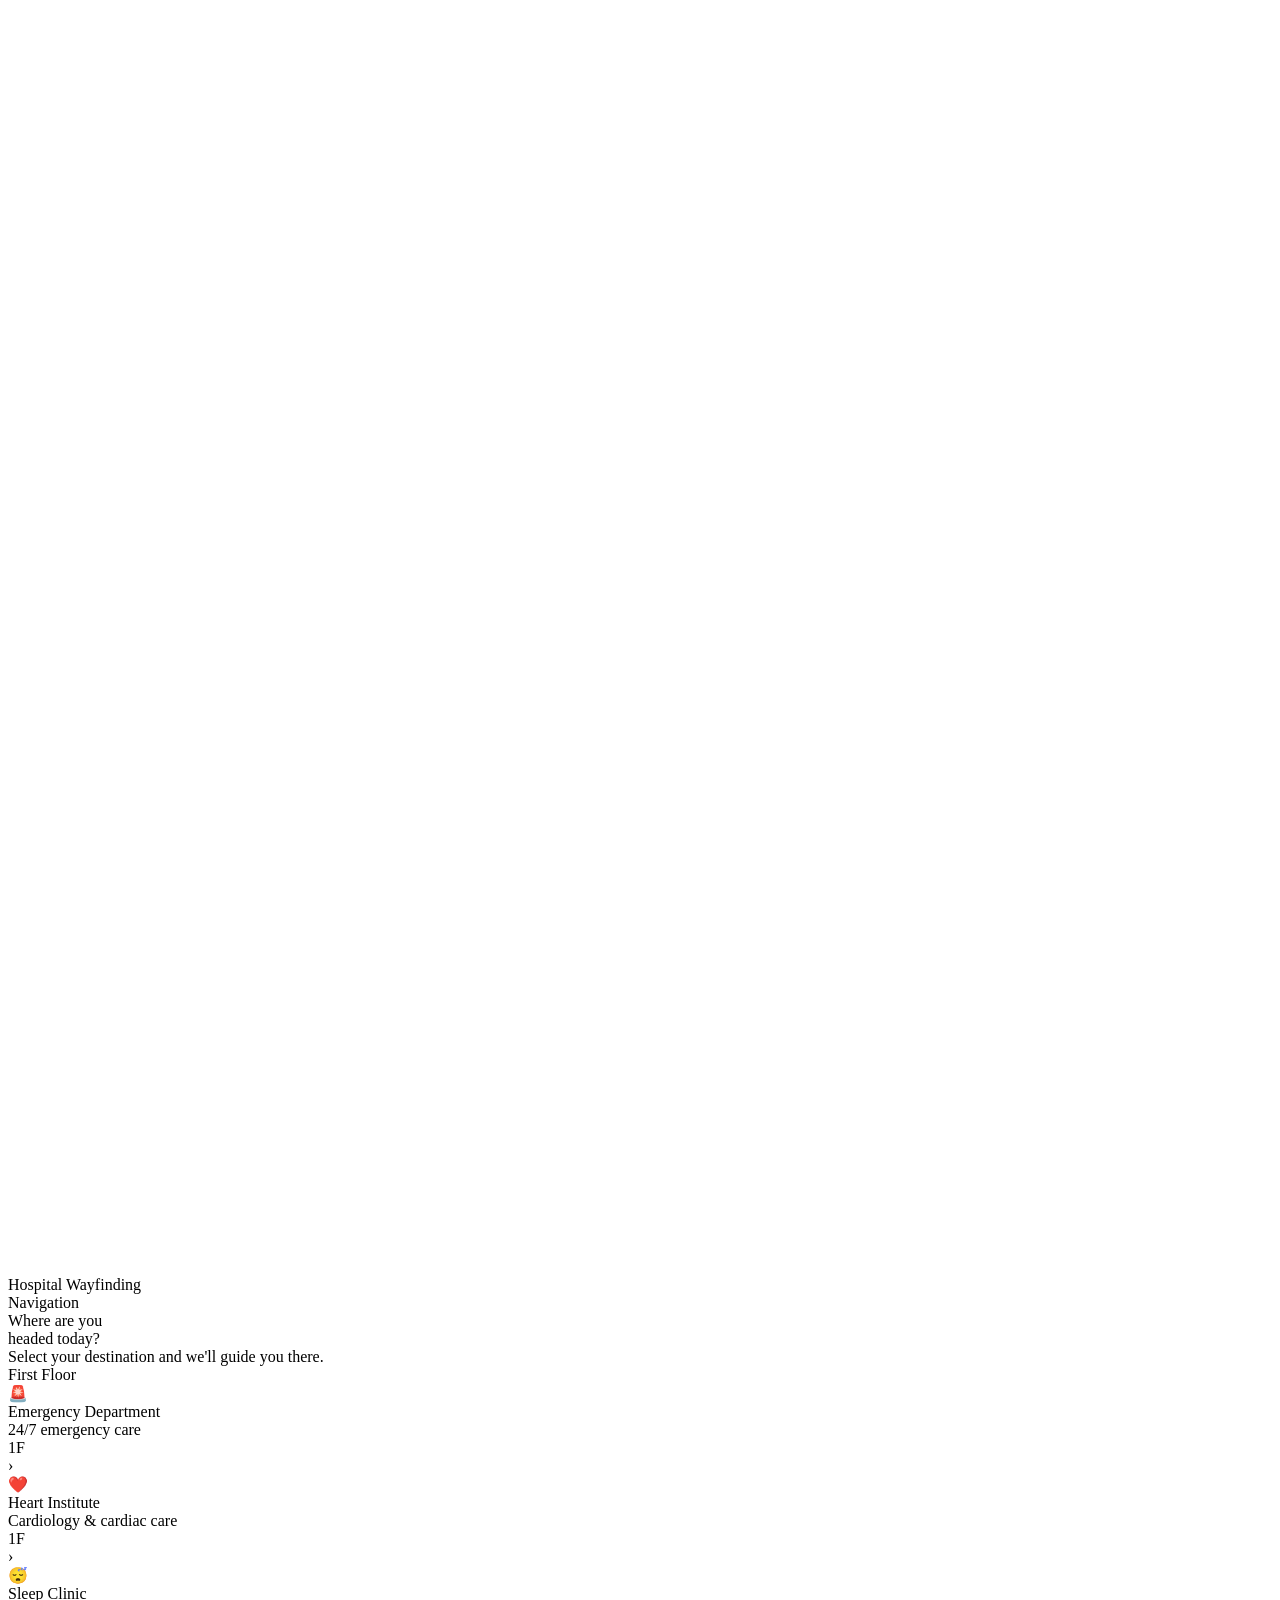
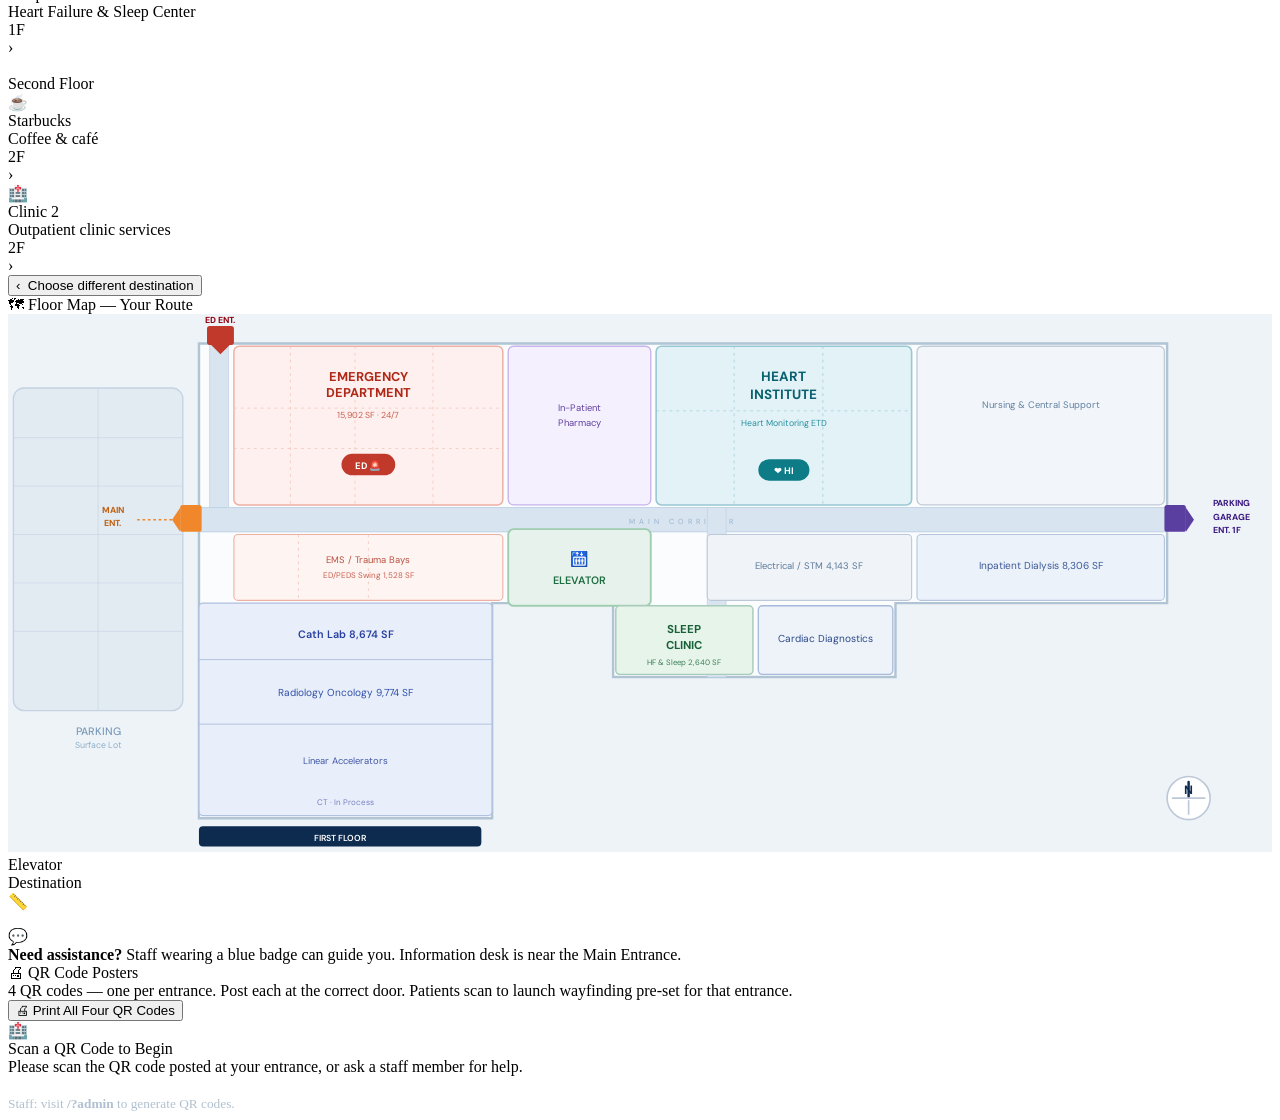
==== html/index.html @ 38b48cac "Fix QR code generation, modularize project, and fix Docker white screen. - Corrected QR code ALIGN t" ====
<!DOCTYPE html>
<html lang="en">
<head>
<meta charset="UTF-8">
<meta name="viewport" content="width=device-width, initial-scale=1.0, maximum-scale=1.0">
<title>Hospital Wayfinding</title>
<link rel="preconnect" href="https://fonts.googleapis.com">
<link href="https://fonts.googleapis.com/css2?family=DM+Sans:wght@300;400;500;600&family=DM+Serif+Display&display=swap" rel="stylesheet">
<link rel="stylesheet" href="/css/style.css">
</head>
<body>

<header class="header">
  <div class="header-logo">
    <svg viewBox="0 0 24 24" fill="none" stroke="white" stroke-width="2.2" stroke-linecap="round">
      <path d="M12 2L12 22M2 12L22 12"/>
    </svg>
  </div>
  <div>
    <div class="header-title">Hospital Wayfinding</div>
    <div class="header-sub" id="floorIndicator">Navigation</div>
  </div>
  <div class="entrance-badge" id="entranceBadge"></div>
</header>

<!-- ── DESTINATION SELECTOR ── -->
<div class="screen" id="screenSelect">
  <div class="selector-wrap">
    <div class="selector-heading">Where are you<br>headed today?</div>
    <div class="selector-sub">Select your destination and we'll guide you there.</div>

    <div class="floor-label">First Floor</div>
    <div class="dest-card" tabindex="0" role="button" onclick="showDirections('ed')" onkeypress="if(event.key==='Enter')showDirections('ed')">
      <div class="dest-icon ed">🚨</div>
      <div><div class="dest-label">Emergency Department</div><div class="dest-note">24/7 emergency care</div></div>
      <span class="dest-floor-tag tag-1f">1F</span><div class="dest-arrow">›</div>
    </div>
    <div class="dest-card" tabindex="0" role="button" onclick="showDirections('heart')" onkeypress="if(event.key==='Enter')showDirections('heart')">
      <div class="dest-icon hi">❤️</div>
      <div><div class="dest-label">Heart Institute</div><div class="dest-note">Cardiology &amp; cardiac care</div></div>
      <span class="dest-floor-tag tag-1f">1F</span><div class="dest-arrow">›</div>
    </div>
    <div class="dest-card" tabindex="0" role="button" onclick="showDirections('sleep')" onkeypress="if(event.key==='Enter')showDirections('sleep')">
      <div class="dest-icon sc">😴</div>
      <div><div class="dest-label">Sleep Clinic</div><div class="dest-note">Heart Failure &amp; Sleep Center</div></div>
      <span class="dest-floor-tag tag-1f">1F</span><div class="dest-arrow">›</div>
    </div>

    <div class="floor-label" style="margin-top:18px">Second Floor</div>
    <div class="dest-card" tabindex="0" role="button" onclick="showDirections('starbucks')" onkeypress="if(event.key==='Enter')showDirections('starbucks')">
      <div class="dest-icon sb">☕</div>
      <div><div class="dest-label">Starbucks</div><div class="dest-note">Coffee &amp; café</div></div>
      <span class="dest-floor-tag tag-2f">2F</span><div class="dest-arrow">›</div>
    </div>
    <div class="dest-card" tabindex="0" role="button" onclick="showDirections('clinic2')" onkeypress="if(event.key==='Enter')showDirections('clinic2')">
      <div class="dest-icon c2">🏥</div>
      <div><div class="dest-label">Clinic 2</div><div class="dest-note">Outpatient clinic services</div></div>
      <span class="dest-floor-tag tag-2f">2F</span><div class="dest-arrow">›</div>
    </div>
  </div>
</div>

<!-- ── DIRECTIONS ── -->
<div class="screen" id="screenDir">
  <button class="back-btn" onclick="goBack()">‹ &nbsp;Choose different destination</button>
  <div class="dir-wrap">
    <div class="map-section">
      <div class="map-label">🗺 <span id="mapTitle">Floor Map — Your Route</span></div>
      <div class="floor-tab-bar" id="floorTabBar" style="display:none">
        <button class="floor-tab active" id="tab1" onclick="showFloor(1)">Floor 1</button>
        <button class="floor-tab" id="tab2" onclick="showFloor(2)">Floor 2</button>
      </div>

      <!-- FLOOR 1 SVG -->
      <div class="map-svg-wrap" id="map1FWrap">
        <svg id="map1F" class="floor-map" viewBox="0 0 940 400" xmlns="http://www.w3.org/2000/svg">
          <rect width="940" height="400" fill="#EEF3F8"/>
          <rect x="4" y="55" width="126" height="240" rx="8" fill="#E2EAF2" stroke="#C4D2E2" stroke-width="1"/>
          <line x1="4" y1="92" x2="130" y2="92" stroke="#CAD6E4" stroke-width=".5"/><line x1="4" y1="128" x2="130" y2="128" stroke="#CAD6E4" stroke-width=".5"/><line x1="4" y1="164" x2="130" y2="164" stroke="#CAD6E4" stroke-width=".5"/><line x1="4" y1="200" x2="130" y2="200" stroke="#CAD6E4" stroke-width=".5"/><line x1="4" y1="236" x2="130" y2="236" stroke="#CAD6E4" stroke-width=".5"/><line x1="67" y1="55" x2="67" y2="295" stroke="#CAD6E4" stroke-width=".5"/>
          <text x="67" y="313" text-anchor="middle" font-size="8" fill="#7A9AB8" font-family="DM Sans,sans-serif" font-weight="500">PARKING</text>
          <text x="67" y="323" text-anchor="middle" font-size="6.5" fill="#8CAEC8" font-family="DM Sans,sans-serif">Surface Lot</text>
          <path d="M 142 22 L 862 22 L 862 215 L 660 215 L 660 270 L 450 270 L 450 215 L 360 215 L 360 375 L 142 375 Z" fill="#FAFCFE" stroke="#B0C4D4" stroke-width="1.8"/>
          <rect x="142" y="144" width="720" height="18" fill="#D8E4F0" stroke="#BED0E4" stroke-width="0.7"/>
          <text x="502" y="156" text-anchor="middle" font-size="5.5" fill="#9AB4CC" letter-spacing="3" font-family="DM Sans,sans-serif">MAIN CORRIDOR</text>
          <rect x="150" y="22" width="14" height="122" fill="#D8E4F0" stroke="#BED0E4" stroke-width="0.5"/>
          <rect x="520" y="144" width="14" height="126" fill="#D8E4F0" stroke="#BED0E4" stroke-width="0.5"/>
          <!-- ED -->
          <rect x="168" y="24" width="200" height="118" rx="4" fill="#FEF0EE" stroke="#EEB0A4" stroke-width="1.1"/>
          <line x1="210" y1="24" x2="210" y2="142" stroke="#F0BDB0" stroke-width=".5" stroke-dasharray="2,3"/><line x1="258" y1="24" x2="258" y2="142" stroke="#F0BDB0" stroke-width=".5" stroke-dasharray="2,3"/><line x1="316" y1="24" x2="316" y2="142" stroke="#F0BDB0" stroke-width=".5" stroke-dasharray="2,3"/><line x1="168" y1="70" x2="368" y2="70" stroke="#F0BDB0" stroke-width=".5" stroke-dasharray="2,3"/><line x1="168" y1="100" x2="368" y2="100" stroke="#F0BDB0" stroke-width=".5" stroke-dasharray="2,3"/>
          <text x="268" y="50" text-anchor="middle" font-size="9.5" font-weight="700" fill="#B02818" font-family="DM Sans,sans-serif">EMERGENCY</text>
          <text x="268" y="62" text-anchor="middle" font-size="9.5" font-weight="700" fill="#B02818" font-family="DM Sans,sans-serif">DEPARTMENT</text>
          <text x="268" y="77" text-anchor="middle" font-size="6.5" fill="#C86050" font-family="DM Sans,sans-serif">15,902 SF  ·  24/7</text>
          <rect x="248" y="104" width="40" height="16" rx="8" fill="#C0392B"/><text x="268" y="115" text-anchor="middle" font-size="7" font-weight="700" fill="#fff" font-family="DM Sans,sans-serif">ED 🚨</text>
          <!-- Pharmacy -->
          <rect x="372" y="24" width="106" height="118" rx="4" fill="#F4F0FD" stroke="#C8B4EC" stroke-width="1"/>
          <text x="425" y="72" text-anchor="middle" font-size="7" fill="#6040A0" font-family="DM Sans,sans-serif">In-Patient</text>
          <text x="425" y="83" text-anchor="middle" font-size="7" fill="#6040A0" font-family="DM Sans,sans-serif">Pharmacy</text>
          <!-- Heart -->
          <rect x="482" y="24" width="190" height="118" rx="4" fill="#E2F2F6" stroke="#98C8D4" stroke-width="1.2"/>
          <line x1="540" y1="24" x2="540" y2="142" stroke="#98C8D4" stroke-width=".5" stroke-dasharray="2,3"/><line x1="606" y1="24" x2="606" y2="142" stroke="#98C8D4" stroke-width=".5" stroke-dasharray="2,3"/><line x1="482" y1="72" x2="672" y2="72" stroke="#98C8D4" stroke-width=".5" stroke-dasharray="2,3"/>
          <text x="577" y="50" text-anchor="middle" font-size="10" font-weight="700" fill="#086070" font-family="DM Sans,sans-serif">HEART</text>
          <text x="577" y="63" text-anchor="middle" font-size="10" font-weight="700" fill="#086070" font-family="DM Sans,sans-serif">INSTITUTE</text>
          <text x="577" y="83" text-anchor="middle" font-size="6.5" fill="#2890A0" font-family="DM Sans,sans-serif">Heart Monitoring ETD</text>
          <rect x="558" y="108" width="38" height="16" rx="8" fill="#0E7C86"/><text x="577" y="119" text-anchor="middle" font-size="7" font-weight="700" fill="#fff" font-family="DM Sans,sans-serif">❤ HI</text>
          <!-- Nursing -->
          <rect x="676" y="24" width="184" height="118" rx="4" fill="#F2F5FA" stroke="#C0CCD8" stroke-width="1"/>
          <text x="768" y="70" text-anchor="middle" font-size="7" fill="#6080A0" font-family="DM Sans,sans-serif">Nursing &amp; Central Support</text>
          <!-- EMS -->
          <rect x="168" y="164" width="200" height="49" rx="3" fill="#FEF4F1" stroke="#EEB0A4" stroke-width="0.8"/>
          <line x1="216" y1="164" x2="216" y2="213" stroke="#F0BDB0" stroke-width=".5" stroke-dasharray="2,3"/><line x1="268" y1="164" x2="268" y2="213" stroke="#F0BDB0" stroke-width=".5" stroke-dasharray="2,3"/>
          <text x="268" y="185" text-anchor="middle" font-size="7" fill="#B85040" font-family="DM Sans,sans-serif">EMS / Trauma Bays</text>
          <text x="268" y="196" text-anchor="middle" font-size="6" fill="#C86050" font-family="DM Sans,sans-serif">ED/PEDS Swing  1,528 SF</text>
          <!-- Elevator -->
          <rect x="372" y="160" width="106" height="57" rx="4" fill="#E8F2EC" stroke="#9ECDB0" stroke-width="1.4"/>
          <text x="425" y="186" text-anchor="middle" font-size="11" font-family="DM Sans,sans-serif">🛗</text>
          <text x="425" y="201" text-anchor="middle" font-size="8" font-weight="600" fill="#1E6E42" font-family="DM Sans,sans-serif">ELEVATOR</text>
          <!-- STM -->
          <rect x="520" y="164" width="152" height="49" rx="3" fill="#F0F4F8" stroke="#BCC8D8" stroke-width="0.8"/>
          <text x="596" y="190" text-anchor="middle" font-size="7" fill="#5A7898" font-family="DM Sans,sans-serif">Electrical / STM  4,143 SF</text>
          <!-- Dialysis -->
          <rect x="676" y="164" width="184" height="49" rx="3" fill="#ECF2FA" stroke="#B4C4DC" stroke-width="0.8"/>
          <text x="768" y="190" text-anchor="middle" font-size="7.5" fill="#3A5898" font-family="DM Sans,sans-serif">Inpatient Dialysis  8,306 SF</text>
          <!-- Cath Lab wing -->
          <rect x="142" y="215" width="218" height="158" rx="3" fill="#E8EEFA" stroke="#B0C0E0" stroke-width="1"/>
          <line x1="142" y1="257" x2="360" y2="257" stroke="#B0C0E0" stroke-width=".7"/><line x1="142" y1="305" x2="360" y2="305" stroke="#B0C0E0" stroke-width=".7"/>
          <text x="251" y="241" text-anchor="middle" font-size="8" font-weight="600" fill="#2840A0" font-family="DM Sans,sans-serif">Cath Lab  8,674 SF</text>
          <text x="251" y="284" text-anchor="middle" font-size="7.5" fill="#3050A8" font-family="DM Sans,sans-serif">Radiology Oncology  9,774 SF</text>
          <text x="251" y="335" text-anchor="middle" font-size="7" fill="#4058A8" font-family="DM Sans,sans-serif">Linear Accelerators</text>
          <text x="251" y="365" text-anchor="middle" font-size="6" fill="#7880C0" font-family="DM Sans,sans-serif">CT · In Process</text>
          <!-- Sleep -->
          <rect x="452" y="217" width="102" height="51" rx="3" fill="#E6F4EA" stroke="#A8CCBA" stroke-width="1.1"/>
          <text x="503" y="237" text-anchor="middle" font-size="8.5" font-weight="700" fill="#186038" font-family="DM Sans,sans-serif">SLEEP</text>
          <text x="503" y="249" text-anchor="middle" font-size="8.5" font-weight="700" fill="#186038" font-family="DM Sans,sans-serif">CLINIC</text>
          <text x="503" y="261" text-anchor="middle" font-size="5.8" fill="#3A8058" font-family="DM Sans,sans-serif">HF &amp; Sleep  2,640 SF</text>
          <!-- Cardiac -->
          <rect x="558" y="217" width="100" height="51" rx="3" fill="#EEF3FA" stroke="#A8BADA" stroke-width="1"/>
          <text x="608" y="244" text-anchor="middle" font-size="7.5" fill="#2A4888" font-family="DM Sans,sans-serif">Cardiac Diagnostics</text>

          <!-- ── FLOOR 1 ENTRANCES ── -->
          <!-- Main Entrance -->
          <rect x="128" y="142" width="16" height="20" rx="2" fill="#F0872B"/>
          <polygon points="128,144 122,153 128,162" fill="#F0872B"/>
          <text x="78" y="148" text-anchor="middle" font-size="6.5" fill="#C06010" font-weight="700" font-family="DM Sans,sans-serif">MAIN</text>
          <text x="78" y="158" text-anchor="middle" font-size="6.5" fill="#C06010" font-weight="700" font-family="DM Sans,sans-serif">ENT.</text>
          <line x1="96" y1="153" x2="128" y2="153" stroke="#F0872B" stroke-width="1" stroke-dasharray="2,2"/>
          <!-- ED Entrance -->
          <rect x="148" y="9" width="20" height="14" rx="2" fill="#C0392B"/>
          <polygon points="150,22 158,30 166,22" fill="#C0392B"/>
          <text x="158" y="7" text-anchor="middle" font-size="6.5" fill="#900010" font-weight="700" font-family="DM Sans,sans-serif">ED ENT.</text>
          <line x1="158" y1="9" x2="158" y2="22" stroke="#C0392B" stroke-width="1.5"/>
          <!-- Parking Floor 1 Entrance -->
          <rect x="860" y="142" width="16" height="20" rx="2" fill="#5B3FA0"/>
          <polygon points="876,144 882,153 876,162" fill="#5B3FA0"/>
          <text x="896" y="143" font-size="6.5" fill="#3A1880" font-weight="700" font-family="DM Sans,sans-serif">PARKING</text>
          <text x="896" y="153" font-size="6.5" fill="#3A1880" font-weight="700" font-family="DM Sans,sans-serif">GARAGE</text>
          <text x="896" y="163" font-size="6.5" fill="#3A1880" font-weight="700" font-family="DM Sans,sans-serif">ENT. 1F</text>

          <!-- Compass -->
          <g transform="translate(878,360)">
            <circle cx="0" cy="0" r="16" fill="white" stroke="#BCC8D8" stroke-width="1.2"/>
            <text x="0" y="-3" text-anchor="middle" font-size="9" fill="#0D2B4E" font-weight="700" font-family="DM Sans,sans-serif">N</text>
            <line x1="0" y1="-1" x2="0" y2="-12" stroke="#0D2B4E" stroke-width="1.8" stroke-linecap="round"/>
            <line x1="0" y1="2" x2="0" y2="12" stroke="#BCC8D8" stroke-width="1.2" stroke-linecap="round"/>
            <line x1="-12" y1="0" x2="12" y2="0" stroke="#BCC8D8" stroke-width="1.2" stroke-linecap="round"/>
          </g>
          <rect x="142" y="381" width="210" height="15" rx="3" fill="#0D2B4E"/>
          <text x="247" y="392" text-anchor="middle" font-size="6.5" fill="white" font-weight="600" font-family="DM Sans,sans-serif">FIRST FLOOR</text>

          <g id="route1FGroup"></g>
          <g id="node1FGroup"></g>
        </svg>
      </div>

      <!-- FLOOR 2 SVG -->
      <div class="map-svg-wrap" id="map2FWrap" style="display:none">
        <svg id="map2F" class="floor-map" viewBox="0 0 940 400" xmlns="http://www.w3.org/2000/svg">
          <rect width="940" height="400" fill="#EEF3F8"/>
          <rect x="4" y="55" width="126" height="240" rx="8" fill="#E2EAF2" stroke="#C4D2E2" stroke-width="1"/>
          <line x1="4" y1="92" x2="130" y2="92" stroke="#CAD6E4" stroke-width=".5"/><line x1="4" y1="128" x2="130" y2="128" stroke="#CAD6E4" stroke-width=".5"/><line x1="4" y1="164" x2="130" y2="164" stroke="#CAD6E4" stroke-width=".5"/><line x1="4" y1="200" x2="130" y2="200" stroke="#CAD6E4" stroke-width=".5"/><line x1="4" y1="236" x2="130" y2="236" stroke="#CAD6E4" stroke-width=".5"/><line x1="67" y1="55" x2="67" y2="295" stroke="#CAD6E4" stroke-width=".5"/>
          <text x="67" y="313" text-anchor="middle" font-size="8" fill="#7A9AB8" font-family="DM Sans,sans-serif" font-weight="500">PARKING</text>
          <text x="67" y="323" text-anchor="middle" font-size="6.5" fill="#8CAEC8" font-family="DM Sans,sans-serif">Surface Lot</text>
          <path d="M 142 22 L 862 22 L 862 215 L 660 215 L 660 270 L 450 270 L 450 215 L 360 215 L 360 375 L 142 375 Z" fill="#FAFCFE" stroke="#B0C4D4" stroke-width="1.8"/>
          <rect x="142" y="144" width="720" height="18" fill="#D8E4F0" stroke="#BED0E4" stroke-width="0.7"/>
          <text x="502" y="156" text-anchor="middle" font-size="5.5" fill="#9AB4CC" letter-spacing="3" font-family="DM Sans,sans-serif">MAIN CORRIDOR</text>
          <rect x="520" y="144" width="14" height="126" fill="#D8E4F0" stroke="#BED0E4" stroke-width="0.5"/>
          <!-- Left area (neutral on 2F) -->
          <rect x="168" y="24" width="200" height="118" rx="4" fill="#F5F7FA" stroke="#D0D8E4" stroke-width="1"/>
          <text x="268" y="86" text-anchor="middle" font-size="7" fill="#B0BEC8" font-family="DM Sans,sans-serif">—</text>
          <!-- STARBUCKS -->
          <rect x="372" y="24" width="106" height="118" rx="4" fill="#FFF8E7" stroke="#D4A830" stroke-width="1.2"/>
          <text x="425" y="58" text-anchor="middle" font-size="14" font-family="DM Sans,sans-serif">☕</text>
          <text x="425" y="76" text-anchor="middle" font-size="10" font-weight="700" fill="#8B5A00" font-family="DM Sans,sans-serif">Starbucks</text>
          <text x="425" y="90" text-anchor="middle" font-size="6.5" fill="#C07000" font-family="DM Sans,sans-serif">Coffee &amp; Café</text>
          <rect x="398" y="104" width="54" height="16" rx="8" fill="#C07000"/>
          <text x="425" y="115" text-anchor="middle" font-size="7" font-weight="700" fill="#fff" font-family="DM Sans,sans-serif">☕ 2F</text>
          <!-- CLINIC 2 -->
          <rect x="482" y="24" width="378" height="118" rx="4" fill="#EEF0FA" stroke="#9098D0" stroke-width="1.2"/>
          <line x1="672" y1="24" x2="672" y2="142" stroke="#9098D0" stroke-width=".5" stroke-dasharray="2,3"/>
          <text x="710" y="70" text-anchor="middle" font-size="18" font-weight="700" fill="#2A2A8A" font-family="DM Sans,sans-serif">Clinic 2</text>
          <text x="710" y="90" text-anchor="middle" font-size="7" fill="#5050A0" font-family="DM Sans,sans-serif">Outpatient Clinic Services</text>
          <rect x="680" y="106" width="60" height="16" rx="8" fill="#3A3A9A"/>
          <text x="710" y="117" text-anchor="middle" font-size="7" font-weight="700" fill="#fff" font-family="DM Sans,sans-serif">🏥 2F</text>
          <!-- South of corridor -->
          <rect x="168" y="164" width="200" height="49" rx="3" fill="#F8F9FA" stroke="#D0D8E4" stroke-width="0.8"/>
          <text x="268" y="190" text-anchor="middle" font-size="6.5" fill="#B0BEC8" font-family="DM Sans,sans-serif">—</text>
          <!-- Elevator -->
          <rect x="372" y="160" width="106" height="57" rx="4" fill="#E8F2EC" stroke="#9ECDB0" stroke-width="1.4"/>
          <text x="425" y="186" text-anchor="middle" font-size="11" font-family="DM Sans,sans-serif">🛗</text>
          <text x="425" y="201" text-anchor="middle" font-size="8" font-weight="600" fill="#1E6E42" font-family="DM Sans,sans-serif">ELEVATOR</text>
          <!-- STM -->
          <rect x="520" y="164" width="152" height="49" rx="3" fill="#F0F4F8" stroke="#BCC8D8" stroke-width="0.8"/>
          <text x="596" y="190" text-anchor="middle" font-size="7" fill="#5A7898" font-family="DM Sans,sans-serif">Electrical / STM</text>
          <!-- Dialysis -->
          <rect x="676" y="164" width="184" height="49" rx="3" fill="#ECF2FA" stroke="#B4C4DC" stroke-width="0.8"/>
          <text x="768" y="190" text-anchor="middle" font-size="7.5" fill="#3A5898" font-family="DM Sans,sans-serif">Inpatient Dialysis</text>
          <!-- Cath Lab -->
          <rect x="142" y="215" width="218" height="158" rx="3" fill="#E8EEFA" stroke="#B0C0E0" stroke-width="1"/>
          <line x1="142" y1="257" x2="360" y2="257" stroke="#B0C0E0" stroke-width=".7"/><line x1="142" y1="305" x2="360" y2="305" stroke="#B0C0E0" stroke-width=".7"/>
          <text x="251" y="241" text-anchor="middle" font-size="8" fill="#2840A0" font-family="DM Sans,sans-serif">Cath Lab</text>
          <text x="251" y="284" text-anchor="middle" font-size="7.5" fill="#3050A8" font-family="DM Sans,sans-serif">Radiology Oncology</text>
          <text x="251" y="335" text-anchor="middle" font-size="7" fill="#4058A8" font-family="DM Sans,sans-serif">Linear Accelerators</text>
          <!-- Sleep (2F also has it) -->
          <rect x="452" y="217" width="102" height="51" rx="3" fill="#E6F4EA" stroke="#A8CCBA" stroke-width="1.1"/>
          <text x="503" y="244" text-anchor="middle" font-size="8" font-weight="600" fill="#186038" font-family="DM Sans,sans-serif">Sleep Clinic</text>
          <!-- Cardiac -->
          <rect x="558" y="217" width="100" height="51" rx="3" fill="#EEF3FA" stroke="#A8BADA" stroke-width="1"/>
          <text x="608" y="244" text-anchor="middle" font-size="7.5" fill="#2A4888" font-family="DM Sans,sans-serif">Cardiac Diag.</text>

          <!-- ── FLOOR 2: PARKING ONLY ENTRANCE ── -->
          <rect x="860" y="142" width="16" height="20" rx="2" fill="#5B3FA0"/>
          <polygon points="876,144 882,153 876,162" fill="#5B3FA0"/>
          <text x="896" y="143" font-size="6.5" fill="#3A1880" font-weight="700" font-family="DM Sans,sans-serif">PARKING</text>
          <text x="896" y="153" font-size="6.5" fill="#3A1880" font-weight="700" font-family="DM Sans,sans-serif">GARAGE</text>
          <text x="896" y="163" font-size="6.5" fill="#3A1880" font-weight="700" font-family="DM Sans,sans-serif">ENT. 2F</text>

          <!-- Compass -->
          <g transform="translate(878,360)">
            <circle cx="0" cy="0" r="16" fill="white" stroke="#BCC8D8" stroke-width="1.2"/>
            <text x="0" y="-3" text-anchor="middle" font-size="9" fill="#0D2B4E" font-weight="700" font-family="DM Sans,sans-serif">N</text>
            <line x1="0" y1="-1" x2="0" y2="-12" stroke="#0D2B4E" stroke-width="1.8" stroke-linecap="round"/>
            <line x1="0" y1="2" x2="0" y2="12" stroke="#BCC8D8" stroke-width="1.2" stroke-linecap="round"/>
            <line x1="-12" y1="0" x2="12" y2="0" stroke="#BCC8D8" stroke-width="1.2" stroke-linecap="round"/>
          </g>
          <rect x="142" y="381" width="210" height="15" rx="3" fill="#8B5A00"/>
          <text x="247" y="392" text-anchor="middle" font-size="6.5" fill="white" font-weight="600" font-family="DM Sans,sans-serif">SECOND FLOOR</text>

          <g id="route2FGroup"></g>
          <g id="node2FGroup"></g>
        </svg>
      </div>

      <div class="map-legend">
        <div class="legend-item" id="legMain" style="display:none"><div class="legend-dot" style="background:#F0872B"></div> Main Entrance</div>
        <div class="legend-item" id="legED" style="display:none"><div class="legend-dot" style="background:#C0392B"></div> ED Entrance</div>
        <div class="legend-item" id="legP1" style="display:none"><div class="legend-dot" style="background:#5B3FA0"></div> Parking 1F</div>
        <div class="legend-item" id="legP2" style="display:none"><div class="legend-dot" style="background:#5B3FA0"></div> Parking 2F</div>
        <div class="legend-item"><div class="legend-dot" style="background:#1E6E42"></div> Elevator</div>
        <div class="legend-item"><div class="legend-dot" style="background:#0E7C86"></div> Destination</div>
      </div>
    </div>

    <div class="dir-list-wrap">
      <div class="dir-dest-header">
        <div class="dir-dest-icon" id="dirIcon"></div>
        <div>
          <div class="dir-dest-title" id="dirTitle"></div>
          <div class="dir-dest-from" id="dirFrom"></div>
        </div>
      </div>
      <div class="dist-chip">📏 <span id="distText"></span></div>
      <ul class="step-list" id="stepList"></ul>
      <div class="help-bar">
        <div class="help-bar-icon">💬</div>
        <div class="help-bar-text">
          <strong>Need assistance?</strong>
          Staff wearing a blue badge can guide you. Information desk is near the Main Entrance.
        </div>
      </div>
    </div>
  </div>
</div>

<!-- ── ADMIN ── -->
<div class="screen" id="screenAdmin">
  <div class="admin-wrap">
    <div class="admin-heading">🖨 QR Code Posters</div>
    <div class="admin-sub">4 QR codes — one per entrance. Post each at the correct door. Patients scan to launch wayfinding pre-set for that entrance.</div>
    <button class="print-all-btn" onclick="window.print()">🖨 Print All Four QR Codes</button>
    <div class="qr-grid" id="qrCards"></div>
  </div>
</div>

<!-- ── NOT FOUND ── -->
<div class="screen" id="screenNotFound">
  <div class="notfound-wrap">
    <div class="notfound-icon">🏥</div>
    <div class="notfound-title">Scan a QR Code to Begin</div>
    <div class="notfound-text">
      Please scan the QR code posted at your entrance, or ask a staff member for help.<br><br>
      <small style="color:#b0c0d0;">Staff: visit <strong>/?admin</strong> to generate QR codes.</small>
    </div>
  </div>
</div>

<script src="/js/qrcode.js"></script>
<script src="/js/app.js"></script>
</body>
</html>
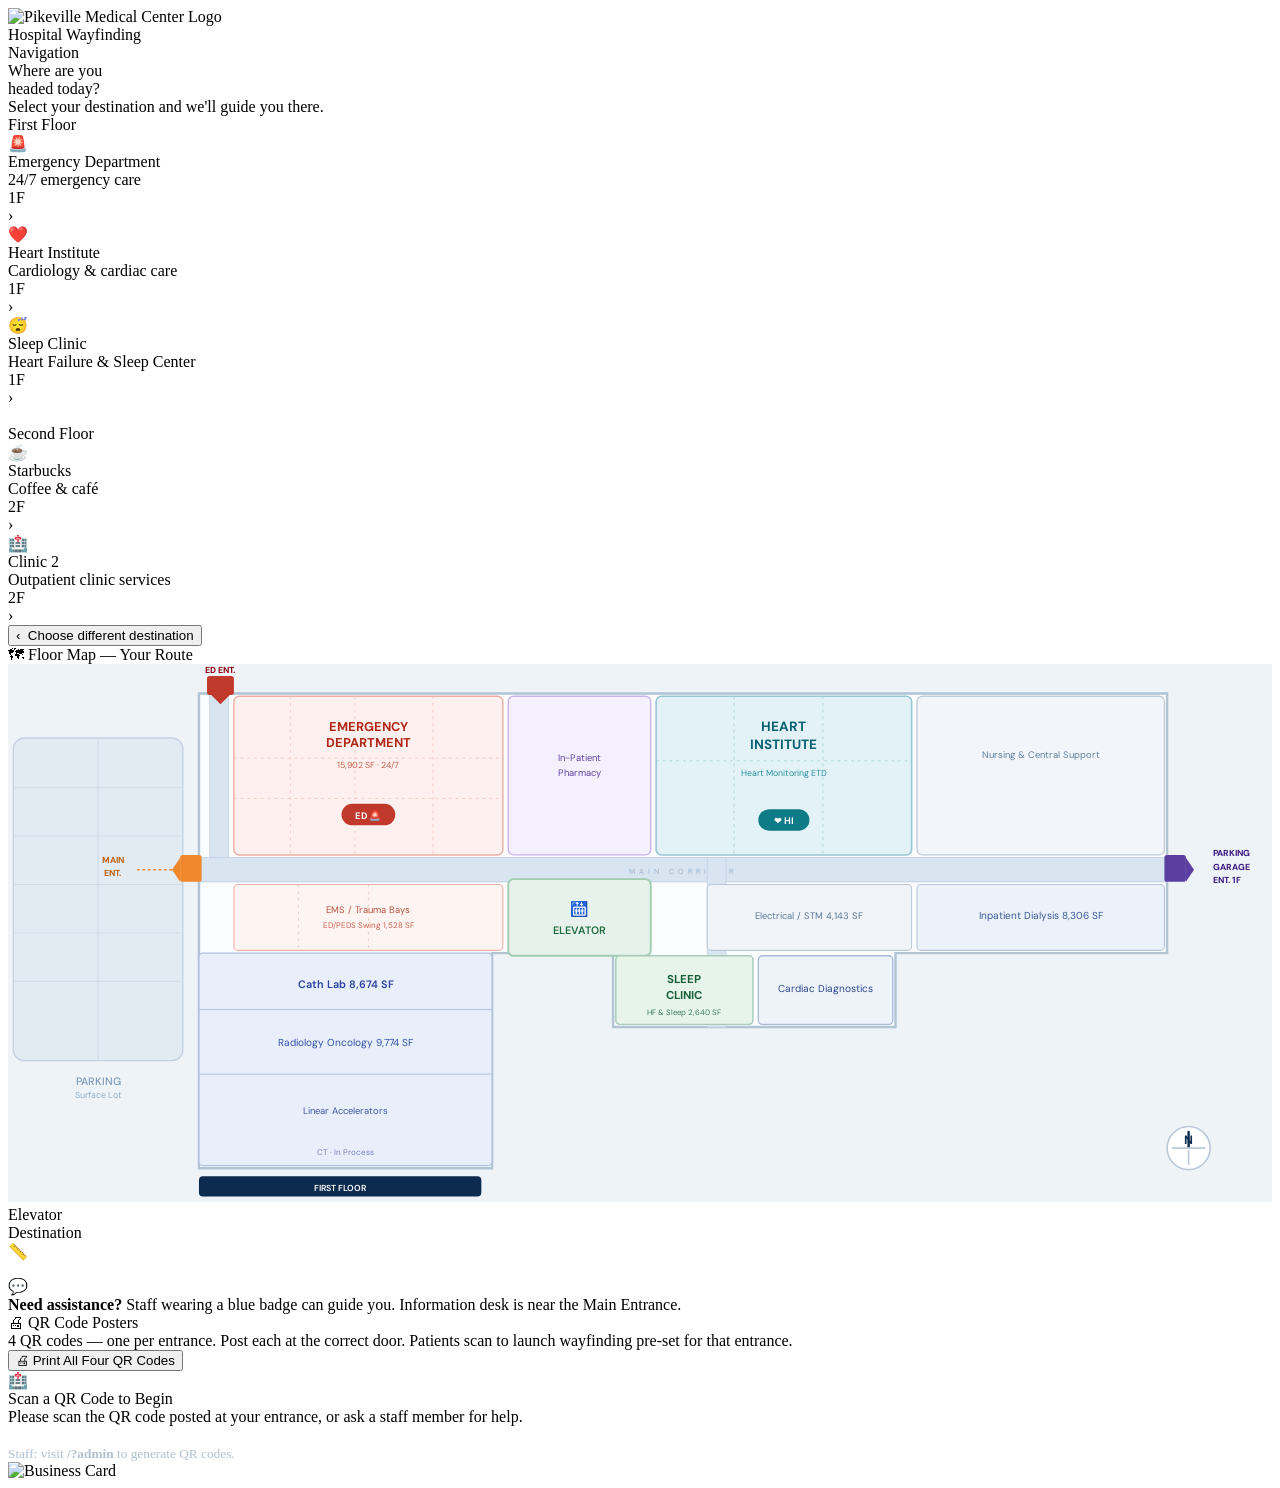
==== commit 1acd5812: "Fix QR code generator, modularize project, and add visual assets. - Rewrote `qrcode.js` to ensure st" ====
--- a/html/index.html
+++ b/html/index.html
@@ -12,9 +12,7 @@
 
 <header class="header">
   <div class="header-logo">
-    <svg viewBox="0 0 24 24" fill="none" stroke="white" stroke-width="2.2" stroke-linecap="round">
-      <path d="M12 2L12 22M2 12L22 12"/>
-    </svg>
+    <img src="/img/logo.png" alt="Pikeville Medical Center Logo">
   </div>
   <div>
     <div class="header-title">Hospital Wayfinding</div>
@@ -302,6 +300,10 @@
   </div>
 </div>
 
+<footer class="footer">
+  <img src="/img/CC_1920x1080_businesscard.jpg" alt="Business Card" class="footer-card">
+</footer>
+
 <script src="/js/qrcode.js"></script>
 <script src="/js/app.js"></script>
 </body>
